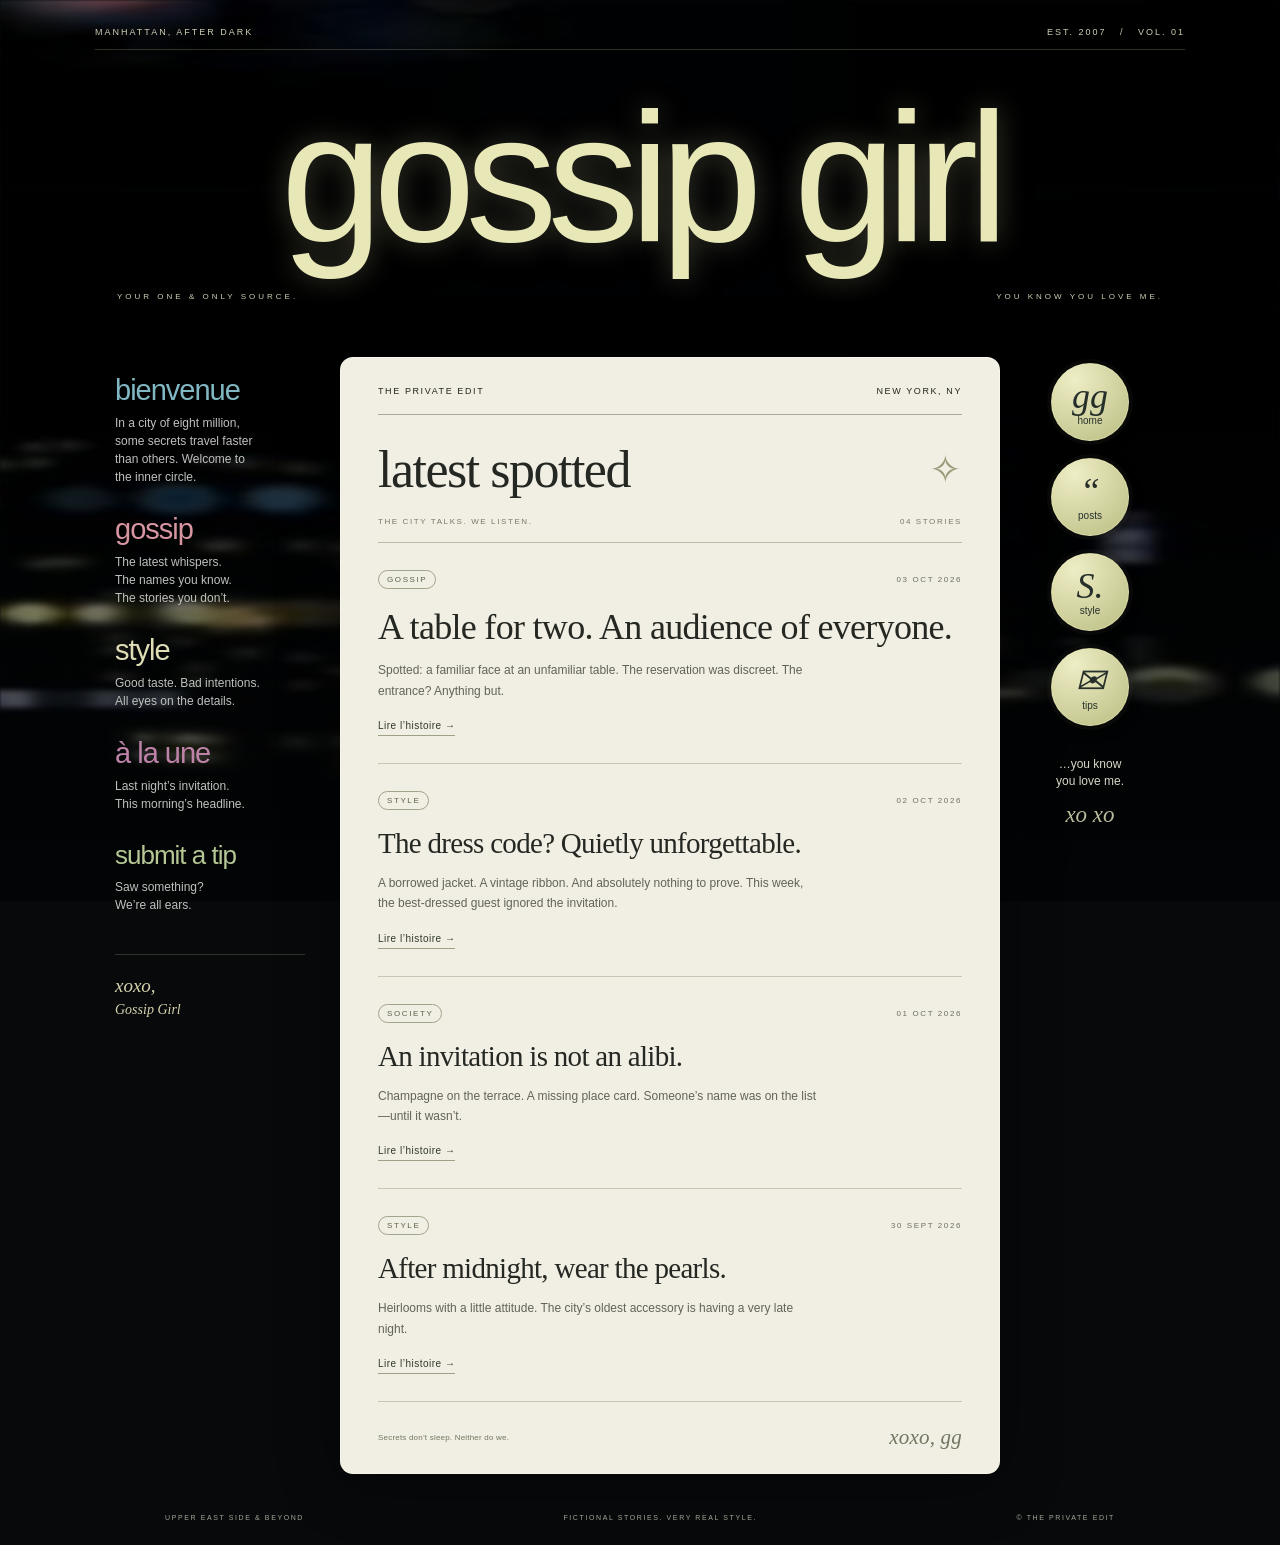
==== index.html @ 3f0855c9 "Add files via upload" ====
<!doctype html>
<html lang="en"><head><meta charset="utf-8"><meta name="viewport" content="width=device-width,initial-scale=1"><meta name="theme-color" content="#080a0b"><meta name="description" content="The Private Edit. An anonymous little chronicle of Manhattan after dark."><title>gossip girl — the private edit</title><link rel="stylesheet" href="style.css"><link rel="icon" href="data:image/svg+xml,%3Csvg xmlns='http://www.w3.org/2000/svg' viewBox='0 0 32 32'%3E%3Crect width='32' height='32' rx='16' fill='%23e5e4aa'/%3E%3Ctext x='3' y='22' font-family='Georgia' font-size='22'%3Egg%3C/text%3E%3C/svg%3E"><script src="app.js" defer></script></head>
<body id="home"><div class="city" aria-hidden="true"></div><div class="ambient" aria-hidden="true"></div>
<header class="hero"><div class="edition"><span>MANHATTAN, AFTER DARK</span><span>EST. 2007 &nbsp; / &nbsp; VOL. 01</span></div><h1>gossip girl</h1><div class="hero-caption"><span>YOUR ONE & ONLY SOURCE.</span><span>YOU KNOW YOU LOVE ME.</span></div></header>
<main class="layout"><aside class="left"><nav aria-label="Editorial navigation"><button class="nav-text welcome" data-action="home">bienvenue</button><p>In a city of eight million,<br>some secrets travel faster<br>than others. Welcome to<br>the inner circle.</p><button class="nav-text gossip" data-filter="all">gossip</button><p>The latest whispers.<br>The names you know.<br>The stories you don’t.</p><button class="nav-text style" data-filter="style">style</button><p>Good taste. Bad intentions.<br>All eyes on the details.</p><button class="nav-text featured" data-filter="featured">à la une</button><p>Last night’s invitation.<br>This morning’s headline.</p><button class="nav-text tips" data-action="tips">submit a tip</button><p>Saw something?<br>We’re all ears.</p></nav><div class="left-sign">xoxo,<br><span>Gossip Girl</span></div></aside>
<section class="paper" id="posts" aria-labelledby="feed-title"><div class="paper-top"><span>THE PRIVATE EDIT</span><span>NEW YORK, NY</span></div><div class="feed-heading"><h2 id="feed-title">latest spotted</h2><span class="star">✧</span></div><div class="feed-meta"><span id="filter-label">THE CITY TALKS. WE LISTEN.</span><span id="post-count"></span></div><div id="post-list"></div><div class="paper-bottom"><span>Secrets don’t sleep. Neither do we.</span><span>xoxo, gg</span></div></section>
<aside class="right"><nav aria-label="Quick navigation"><button class="orb" data-action="home" aria-label="Home"><span>gg</span><small>home</small></button><button class="orb" data-filter="all" aria-label="Posts"><span>“</span><small>posts</small></button><button class="orb" data-filter="style" aria-label="Style"><span>S.</span><small>style</small></button><button class="orb" data-action="tips" aria-label="Tips"><span>✉</span><small>tips</small></button></nav><p>…you know<br>you love me.</p><span class="right-sign">xo xo</span></aside></main>
<footer>UPPER EAST SIDE & BEYOND <span>FICTIONAL STORIES. VERY REAL STYLE.</span> © THE PRIVATE EDIT</footer>
<dialog id="tip-dialog" aria-labelledby="tip-title"><button class="close" aria-label="Close">×</button><span class="eyebrow">JUST BETWEEN US</span><h2 id="tip-title">SPILL THE TEA.</h2><p>Got something Gossip Girl should know?</p><form id="tip-form"><label for="tip-text">Your secret</label><textarea id="tip-text" maxlength="10000" required placeholder="Spotted…" rows="7"></textarea><p class="fine">No name. No email. Never published automatically.<br>Local edition: saved only in this browser, for its admin to review.</p><button class="solid" type="submit">SEND ANONYMOUSLY →</button><p id="tip-status" role="status"></p></form></dialog>
<dialog id="story-dialog" aria-labelledby="story-title"><button class="close" aria-label="Close">×</button><div id="story-body"></div></dialog>
<dialog id="admin-dialog" aria-labelledby="admin-title"><button class="close" aria-label="Close">×</button><span class="eyebrow">BEHIND THE EDIT</span><h2 id="admin-title">Editor’s room</h2><p class="fine">Local browser edition. This login is a convenience lock, not secure server authentication. Data is stored on this device only.</p><form id="login-form"><label id="password-label" for="password">Editor password</label><input id="password" type="password" minlength="8" required autocomplete="current-password"><button class="solid" id="login-button">Log in →</button><p id="login-status" role="status"></p></form><section id="admin-panel" hidden><button id="logout" class="text-button">Log out ↗</button><h3>Write a new story</h3><form id="post-form"><label for="category">Category</label><select id="category"><option value="gossip">Gossip</option><option value="style">Style</option><option value="society">Society</option></select><label for="title">Title</label><input id="title" maxlength="160" required><label for="content">Full story</label><textarea id="content" rows="7" maxlength="30000" required></textarea><label class="check"><input type="checkbox" id="featured"> À la une</label><button class="solid" type="submit">Save draft →</button><p id="admin-status" role="status"></p></form><h3>Stories</h3><div id="admin-posts"></div><h3>Private tip inbox</h3><div id="admin-tips"></div></section></dialog>
<div class="toast" id="toast" role="status" hidden></div></body></html>
---- style.css ----
:root{--cream:#f1eee3;--yellow:#e8e6b0;--ink:#242722;--muted:#77796d}*{box-sizing:border-box}html{scroll-behavior:smooth;scroll-padding-top:24px}body{margin:0;background:#07090a;color:var(--cream);font-family:'Segoe UI',Arial,sans-serif;font-size:14px}.city{position:fixed;inset:0;z-index:-2;background-image:linear-gradient(90deg,#05070922,#05070980 48%,#05070933),url('assets/nyc-reference.jpg');background-size:100% 100%,460% 100%;background-position:center,left center;filter:blur(1px);opacity:.95}.ambient{position:fixed;inset:0;z-index:-1;background:linear-gradient(#02030415,#02030418 45%,#030506d9)}button,input,select,textarea{font:inherit}button{cursor:pointer}button:focus-visible,a:focus-visible{outline:2px solid #cc7794;outline-offset:5px}button{color:inherit}button:hover{filter:brightness(1.13)}.hero{max-width:1160px;margin:0 auto;padding:27px 35px 66px}.edition,.hero-caption{display:flex;justify-content:space-between;letter-spacing:2px;font-size:9px;color:#cecfb5}.edition{padding-bottom:12px;border-bottom:1px solid #d7d4aa38}.hero h1{font-family:'Segoe UI Light','Segoe UI','Helvetica Neue',sans-serif;font-size:clamp(90px,14.5vw,184px);font-weight:200;line-height:1.05;letter-spacing:-10px;text-align:center;color:#e8e7b7;margin:31px -20px 18px;text-shadow:0 0 28px #e6e6ae44,0 8px 35px #0007}.hero-caption{padding:0 22px;font-size:8px;letter-spacing:3px}.layout{display:grid;grid-template-columns:190px minmax(0,660px) 110px;gap:35px;max-width:1100px;margin:-10px auto 0;padding:0 25px;align-items:start}.left{padding-top:17px}.nav-text{display:block;background:none;border:0;padding:0;font-size:29px;font-weight:300;letter-spacing:-1px;text-align:left}.welcome{color:#81b7c3}.gossip{color:#d795a2}.style{color:#dfddb6}.featured{color:#bd83a8}.tips{color:#b5c794;font-size:26px}.left p{font-size:12px;line-height:1.5;color:#bfc1bd;margin:7px 0 27px}.left-sign{border-top:1px solid #c9c6a637;margin-top:40px;padding-top:20px;font-family:Georgia,serif;font-style:italic;color:#d7d2ae;font-size:19px}.left-sign span{font-size:14px}.paper{background:var(--cream);color:var(--ink);padding:28px 37px 23px;border-radius:13px;box-shadow:0 6px 60px #0006;border:1px solid #fffff06b}.paper-top,.feed-meta,.post-meta,.paper-bottom{display:flex;justify-content:space-between;gap:10px;font-size:9px;letter-spacing:1.6px}.paper-top{border-bottom:1px solid #aaa99b;padding-bottom:18px}.feed-heading{display:flex;align-items:center;justify-content:space-between;gap:12px;padding:25px 0 18px}.feed-heading h2{font-family:'Italiana',Georgia,serif;font-weight:400;letter-spacing:-1.5px;font-size:52px;margin:0}.star{font-size:39px;color:#989b77}.feed-meta{color:#777969;font-size:8px;border-bottom:1px solid #bbbbaa;padding-bottom:16px}.post{padding:27px 0;border-bottom:1px solid #c7c7b7;position:relative}.post-meta{align-items:center;color:#6b7061;font-size:8px}.category{border:1px solid #a0a58d;border-radius:20px;padding:4px 8px;color:#596147}.post h3{font-family:Georgia,serif;font-weight:400;font-size:29px;line-height:1.17;letter-spacing:-.7px;margin:17px 0 12px}.post:first-child h3{font-size:36px}.post p{color:#62645a;line-height:1.7;font-size:12px;max-width:440px;margin:0 0 15px}.read{border:0;border-bottom:1px solid #9fa088;padding:0 0 4px;background:none;font-size:10px;letter-spacing:.5px;color:#303a2b}.post-number{color:#a2a58e;font-style:italic;font-family:Georgia,serif}.paper-bottom{font-size:8px;letter-spacing:.2px;padding-top:23px;align-items:center;color:#727761}.paper-bottom span:last-child{font:italic 21px Georgia,serif}.right{padding-top:6px;text-align:center}.right nav{display:flex;flex-direction:column;align-items:center;gap:17px}.orb{border:1px solid #eeebbb66;border-radius:50%;width:78px;height:78px;background:radial-gradient(circle at 30% 20%,#eeedc5,#babd82);box-shadow:0 0 0 4px #d8d7a509,0 4px 14px #0007;color:#262f29;display:flex;align-items:center;justify-content:center;flex-direction:column;transition:transform .2s}.orb:hover{transform:rotate(-6deg)}.orb span{font:italic 36px Georgia,serif;line-height:38px}.orb small{font-size:10px;line-height:12px}.right p{font-size:12px;line-height:1.4;margin-top:30px;color:#d6d7c6}.right-sign{font:italic 23px Georgia,serif;color:#b8bb9c}footer{max-width:1000px;margin:40px auto 24px;display:flex;justify-content:space-between;gap:15px;font-size:7px;letter-spacing:1.6px;color:#a2a798;padding:0 25px}dialog{border:1px solid #d3d0b7;background:var(--cream);color:var(--ink);border-radius:12px;width:min(600px,calc(100% - 30px));max-height:88vh;padding:44px;box-shadow:0 30px 150px #000b}dialog::backdrop{background:#030607b8;backdrop-filter:blur(7px)}body:has(dialog[open]){overflow:hidden}dialog h2{font:400 43px 'Italiana',Georgia,serif;margin:18px 0}dialog p{line-height:1.7}dialog .close{position:absolute;right:15px;top:10px;border:0;background:none;font-size:29px;color:#6b705e}.eyebrow{font-size:9px;letter-spacing:2px;color:#7a7f65}label{display:block;font-size:11px;margin:18px 0 8px}input,textarea,select{width:100%;border:1px solid #b8bba5;background:#fcfbf4;border-radius:3px;padding:12px;color:var(--ink)}textarea{resize:vertical;min-height:120px}input:focus,textarea:focus,select:focus{outline:2px solid #869475;outline-offset:2px}.solid{background:#343c30;color:#f4f2d9;border:0;padding:15px 20px;margin-top:15px;width:100%;font-size:10px;letter-spacing:1.5px}.fine{font-size:11px;color:#747968}.check{display:flex;align-items:center;gap:8px}.check input{width:auto}.text-button{border:0;background:none;text-decoration:underline;padding:6px;color:#666e52}.admin-row{padding:15px 0;border-bottom:1px solid #c9cbb9;overflow-wrap:anywhere}.admin-row p{white-space:pre-wrap}.admin-row button{margin:10px 10px 0 0;border:1px solid #b7bba6;background:transparent;padding:7px 10px;font-size:11px}.admin-row small{display:block;color:#777e66;margin-top:6px}#story-body{overflow-wrap:anywhere}#story-body .story-content{white-space:pre-wrap;font-family:Georgia,serif;font-size:17px;line-height:1.85}#story-body h2{line-height:1.15}.toast{position:fixed;bottom:22px;left:50%;transform:translateX(-50%);background:#f1eee3;color:#333;padding:16px 24px;border-radius:8px;z-index:10}[hidden]{display:none!important}@media(min-width:1500px){.city{background-size:100% 100%,460% 100%}}@media(max-width:900px){.layout{grid-template-columns:145px minmax(0,1fr) 75px;gap:22px}.hero{padding-bottom:45px}.nav-text{font-size:25px}.tips{font-size:22px}.paper{padding:25px}.orb{width:65px;height:65px}.orb span{font-size:30px;line-height:32px}.feed-heading h2{font-size:43px}.hero h1{letter-spacing:-6px}.left p{font-size:11px}}@media(max-width:650px){.hero{padding:20px 20px 34px}.edition{font-size:7px;letter-spacing:1px}.hero h1{font-size:20vw;letter-spacing:-5px;margin:30px -7px 20px}.hero-caption{font-size:6px;letter-spacing:1.5px;padding:0}.layout{display:flex;flex-direction:column;padding:0 16px;gap:20px}.left{width:100%;padding:0}.left nav{display:flex;justify-content:space-between;gap:12px;flex-wrap:wrap}.left p,.left-sign{display:none}.nav-text,.tips{font-size:18px;letter-spacing:-.4px}.paper{width:100%;padding:25px 23px;border-radius:10px}.feed-heading h2{font-size:43px}.post:first-child h3{font-size:31px}.post h3{font-size:27px}.right{position:fixed;bottom:0;left:0;right:0;background:#0a0d0eee;padding:9px 20px 10px;z-index:3;border-top:1px solid #b6bc8133;backdrop-filter:blur(10px)}.right nav{flex-direction:row;justify-content:space-around;gap:12px}.orb{width:54px;height:54px}.orb span{font-size:25px;line-height:28px}.orb small{font-size:8px}.right p,.right-sign{display:none}footer{margin:28px 0 100px;font-size:6px;flex-wrap:wrap;justify-content:center}dialog{padding:35px 24px}dialog h2{font-size:37px}.city{background-size:100% 100%,600% 100%;opacity:.6}.toast{bottom:90px;width:85%;text-align:center}}@media(prefers-reduced-motion:reduce){html{scroll-behavior:auto}*{transition:none!important}}
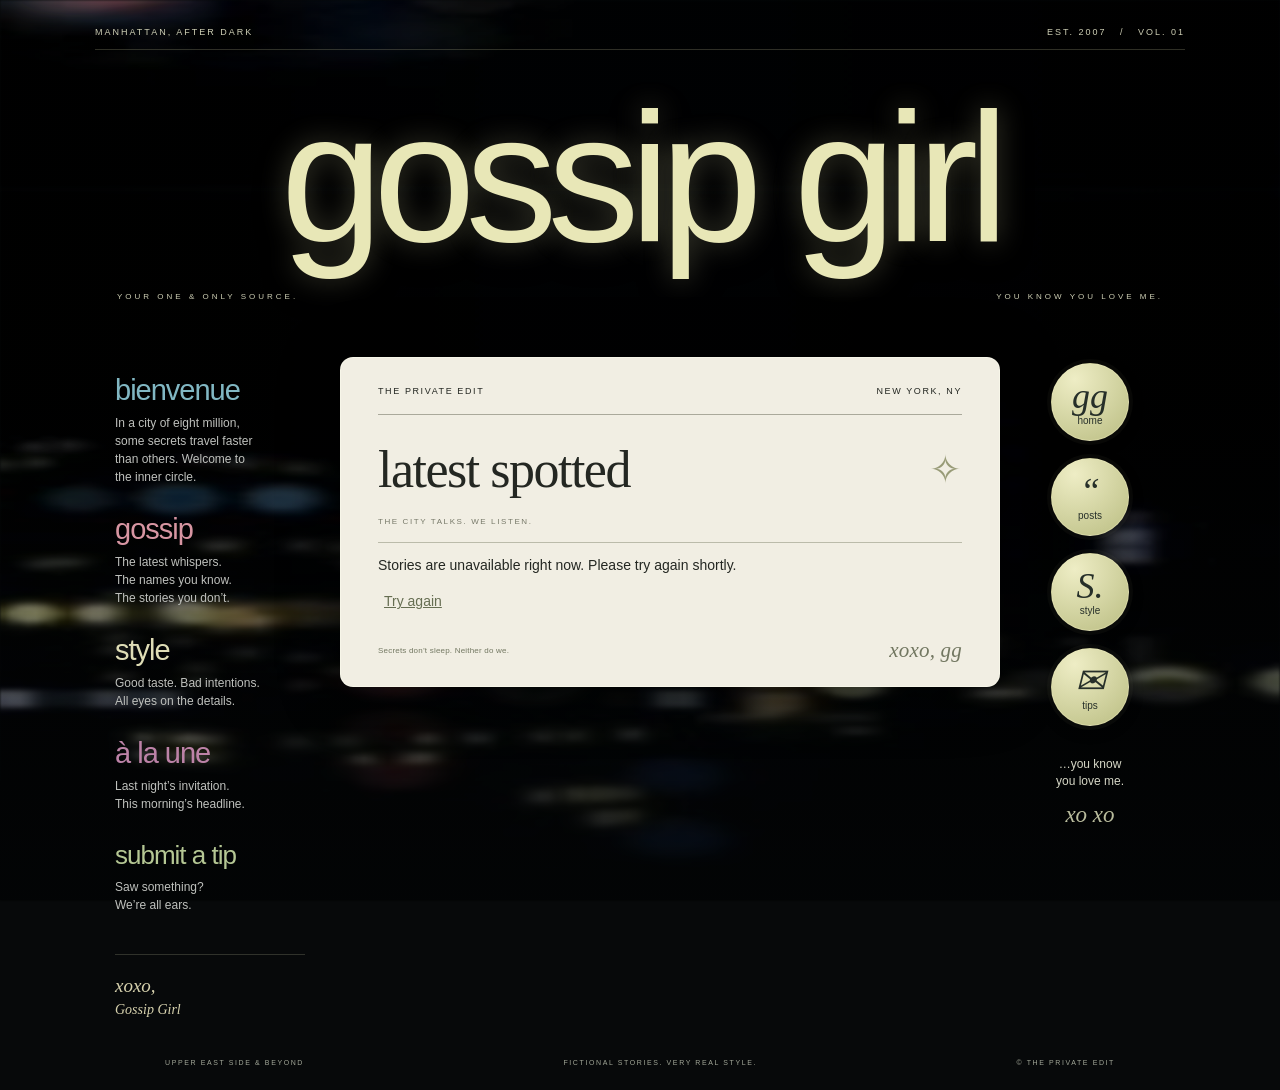
==== commit eb42070a: "Add files via upload" ====
--- a/index.html
+++ b/index.html
@@ -3,10 +3,10 @@
 <body id="home"><div class="city" aria-hidden="true"></div><div class="ambient" aria-hidden="true"></div>
 <header class="hero"><div class="edition"><span>MANHATTAN, AFTER DARK</span><span>EST. 2007 &nbsp; / &nbsp; VOL. 01</span></div><h1>gossip girl</h1><div class="hero-caption"><span>YOUR ONE & ONLY SOURCE.</span><span>YOU KNOW YOU LOVE ME.</span></div></header>
 <main class="layout"><aside class="left"><nav aria-label="Editorial navigation"><button class="nav-text welcome" data-action="home">bienvenue</button><p>In a city of eight million,<br>some secrets travel faster<br>than others. Welcome to<br>the inner circle.</p><button class="nav-text gossip" data-filter="all">gossip</button><p>The latest whispers.<br>The names you know.<br>The stories you don’t.</p><button class="nav-text style" data-filter="style">style</button><p>Good taste. Bad intentions.<br>All eyes on the details.</p><button class="nav-text featured" data-filter="featured">à la une</button><p>Last night’s invitation.<br>This morning’s headline.</p><button class="nav-text tips" data-action="tips">submit a tip</button><p>Saw something?<br>We’re all ears.</p></nav><div class="left-sign">xoxo,<br><span>Gossip Girl</span></div></aside>
-<section class="paper" id="posts" aria-labelledby="feed-title"><div class="paper-top"><span>THE PRIVATE EDIT</span><span>NEW YORK, NY</span></div><div class="feed-heading"><h2 id="feed-title">latest spotted</h2><span class="star">✧</span></div><div class="feed-meta"><span id="filter-label">THE CITY TALKS. WE LISTEN.</span><span id="post-count"></span></div><div id="post-list"></div><div class="paper-bottom"><span>Secrets don’t sleep. Neither do we.</span><span>xoxo, gg</span></div></section>
+<section class="paper" id="posts" aria-labelledby="feed-title"><div class="paper-top"><span>THE PRIVATE EDIT</span><span>NEW YORK, NY</span></div><div class="feed-heading"><h2 id="feed-title">latest spotted</h2><span class="star">✧</span></div><div class="feed-meta"><span id="filter-label">THE CITY TALKS. WE LISTEN.</span><span id="post-count"></span></div><p id="feed-status" role="status">Loading the latest stories…</p><button id="retry-feed" class="text-button" hidden>Try again</button><div id="post-list"></div><div class="paper-bottom"><span>Secrets don’t sleep. Neither do we.</span><span>xoxo, gg</span></div></section>
 <aside class="right"><nav aria-label="Quick navigation"><button class="orb" data-action="home" aria-label="Home"><span>gg</span><small>home</small></button><button class="orb" data-filter="all" aria-label="Posts"><span>“</span><small>posts</small></button><button class="orb" data-filter="style" aria-label="Style"><span>S.</span><small>style</small></button><button class="orb" data-action="tips" aria-label="Tips"><span>✉</span><small>tips</small></button></nav><p>…you know<br>you love me.</p><span class="right-sign">xo xo</span></aside></main>
 <footer>UPPER EAST SIDE & BEYOND <span>FICTIONAL STORIES. VERY REAL STYLE.</span> © THE PRIVATE EDIT</footer>
-<dialog id="tip-dialog" aria-labelledby="tip-title"><button class="close" aria-label="Close">×</button><span class="eyebrow">JUST BETWEEN US</span><h2 id="tip-title">SPILL THE TEA.</h2><p>Got something Gossip Girl should know?</p><form id="tip-form"><label for="tip-text">Your secret</label><textarea id="tip-text" maxlength="10000" required placeholder="Spotted…" rows="7"></textarea><p class="fine">No name. No email. Never published automatically.<br>Local edition: saved only in this browser, for its admin to review.</p><button class="solid" type="submit">SEND ANONYMOUSLY →</button><p id="tip-status" role="status"></p></form></dialog>
+<dialog id="tip-dialog" aria-labelledby="tip-title"><button class="close" aria-label="Close">×</button><span class="eyebrow">JUST BETWEEN US</span><h2 id="tip-title">SPILL THE TEA.</h2><p>Got something Gossip Girl should know?</p><form id="tip-form"><label for="tip-text">Your secret</label><textarea id="tip-text" maxlength="10000" required placeholder="Spotted…" rows="7"></textarea><p class="fine">No name. No email. Never published automatically.<br>Sent privately to the editor. Your tip will not appear on the public feed.</p><button class="solid" type="submit">SEND ANONYMOUSLY →</button><p id="tip-status" role="status"></p></form></dialog>
 <dialog id="story-dialog" aria-labelledby="story-title"><button class="close" aria-label="Close">×</button><div id="story-body"></div></dialog>
-<dialog id="admin-dialog" aria-labelledby="admin-title"><button class="close" aria-label="Close">×</button><span class="eyebrow">BEHIND THE EDIT</span><h2 id="admin-title">Editor’s room</h2><p class="fine">Local browser edition. This login is a convenience lock, not secure server authentication. Data is stored on this device only.</p><form id="login-form"><label id="password-label" for="password">Editor password</label><input id="password" type="password" minlength="8" required autocomplete="current-password"><button class="solid" id="login-button">Log in →</button><p id="login-status" role="status"></p></form><section id="admin-panel" hidden><button id="logout" class="text-button">Log out ↗</button><h3>Write a new story</h3><form id="post-form"><label for="category">Category</label><select id="category"><option value="gossip">Gossip</option><option value="style">Style</option><option value="society">Society</option></select><label for="title">Title</label><input id="title" maxlength="160" required><label for="content">Full story</label><textarea id="content" rows="7" maxlength="30000" required></textarea><label class="check"><input type="checkbox" id="featured"> À la une</label><button class="solid" type="submit">Save draft →</button><p id="admin-status" role="status"></p></form><h3>Stories</h3><div id="admin-posts"></div><h3>Private tip inbox</h3><div id="admin-tips"></div></section></dialog>
+<dialog id="admin-dialog" aria-labelledby="admin-title"><button class="close" aria-label="Close">×</button><span class="eyebrow">BEHIND THE EDIT</span><h2 id="admin-title">Editor’s room</h2><p class="fine">Sign in to publish stories and read your private tip inbox from any device.</p><form id="login-form"><label for="email">Editor email</label><input id="email" type="email" required autocomplete="username"><label id="password-label" for="password">Editor password</label><input id="password" type="password" minlength="8" required autocomplete="current-password"><button class="solid" id="login-button">Log in →</button><p id="login-status" role="status"></p></form><section id="admin-panel" hidden><button id="logout" class="text-button">Log out ↗</button><h3>Write a new story</h3><form id="post-form"><label for="category">Category</label><select id="category"><option value="gossip">Gossip</option><option value="style">Style</option><option value="society">Society</option></select><label for="title">Title</label><input id="title" maxlength="160" required><label for="content">Full story</label><textarea id="content" rows="7" maxlength="30000" required></textarea><label class="check"><input type="checkbox" id="featured"> À la une</label><button class="solid" type="submit">Save draft →</button><p id="admin-status" role="status"></p></form><h3>Stories</h3><div id="admin-posts"></div><h3>Private tip inbox</h3><div id="admin-tips"></div></section></dialog>
 <div class="toast" id="toast" role="status" hidden></div></body></html>
